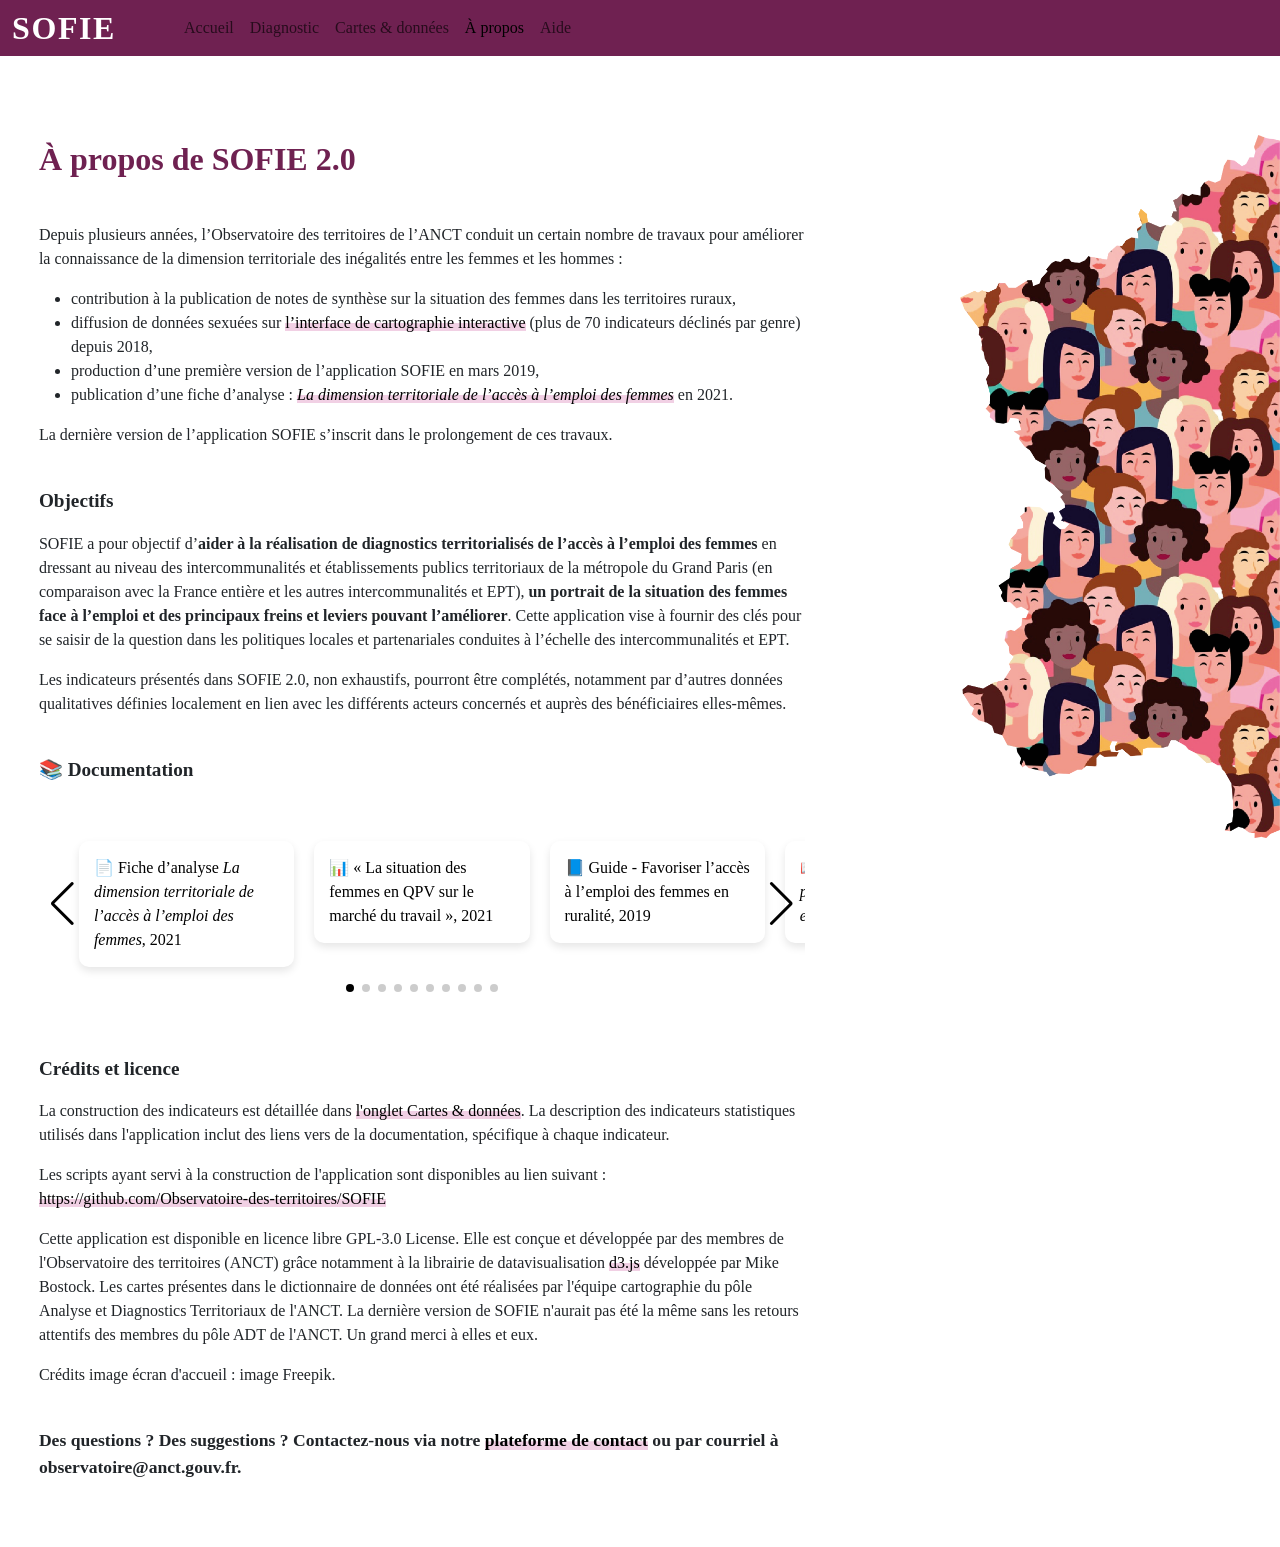
==== apropos.html @ 8c4599af "màj icone 3 test" ====
<!DOCTYPE html>
<meta charset="utf-8">

<html>
<head>
	<title>SOFIE</title>
	<link rel="stylesheet" href="app.css">
	<link href='https://fonts.googleapis.com/css?family=Bree Serif' rel='stylesheet'>
		<link rel="icon" href="img/favicon.ico" />
	
	<link href="https://cdn.jsdelivr.net/npm/bootstrap@5.0.0-beta2/dist/css/bootstrap.min.css" rel="stylesheet" integrity="sha384-BmbxuPwQa2lc/FVzBcNJ7UAyJxM6wuqIj61tLrc4wSX0szH/Ev+nYRRuWlolflfl" crossorigin="anonymous">
	<link rel="stylesheet" href="https://cdn.jsdelivr.net/npm/bootstrap-icons@1.4.0/font/bootstrap-icons.css">
	<script src="https://code.jquery.com/jquery-3.5.1.min.js"></script>
	<script src="https://cdn.jsdelivr.net/npm/bootstrap@5.0.0-beta1/dist/js/bootstrap.bundle.min.js" integrity="sha384-ygbV9kiqUc6oa4msXn9868pTtWMgiQaeYH7/t7LECLbyPA2x65Kgf80OJFdroafW" crossorigin="anonymous"></script>

</head>

<body>

<nav class="navbar fixed-top navbar-expand-lg">
  <div class="container-fluid">
	<a id="maintitle" href="index.html">SOFIE</span></a>
	<button class="navbar-toggler" type="button" data-bs-toggle="collapse" data-bs-target="#navbarSupportedContent" aria-controls="navbarSupportedContent" aria-expanded="false" aria-label="Toggle navigation">
	  <span class="navbar-toggler-icon"></span>
	</button>
	<div class="collapse navbar-collapse" id="navbarSupportedContent">
	  <ul class="navbar-nav me-auto mb-2 mb-lg-0">
        <li class="nav-item">
          <a class="nav-link" aria-current="page" href="index.html" title="Page d'accueil">Accueil</span></a>
        </li>
        <li class="nav-item">
		  <a class="nav-link" aria-current="page" href="visu.html" title="Diagnostic local">Diagnostic</span></a>
        </li>
		<li class="nav-item">
		  <a class="nav-link" aria-current="page" href="dico.html" title="Dictionnaire de données">Cartes & données</span></a>
        </li>
		<li class="nav-item">
		  <a class="nav-link active" aria-current="page" href="apropos.html" title="À propos">À propos</span></a>
        </li>
		<li class="nav-item">
		  <a class="nav-link" aria-current="page" href="help.html" title="Aide">Aide</span></a>
        </li>
	  </ul>
	  <!-- <form class="d-flex"> -->
		<!-- <input class="form-control me-2" type="search" placeholder="Autre EPCI" aria-label="Search"> -->
		<!-- <button class="btn btn-outline-success" type="submit">Chercher</button> -->
	  <!-- </form> -->
	</div>
  </div>
</nav>

<div class = "row" id = "apropos-bloc">
	<div class = "col-sm-9">
		<p id = "titre2">À propos de SOFIE 2.0</p>
		<br/>
		<p>Depuis plusieurs années, l’Observatoire des territoires de l’ANCT conduit un certain nombre de travaux pour améliorer la connaissance de la dimension territoriale des inégalités entre les femmes et les hommes :</p>
		<ul>
			<li>contribution à la publication de notes de synthèse sur la situation des femmes dans les territoires ruraux,</li>
			<li>diffusion de données sexuées sur <a target="_blank" class = "link" href = "https://www.observatoire-des-territoires.gouv.fr/outils/cartographie-interactive/#view=map36&c=indicator"><span class = "link-box">l’interface de cartographie interactive</span></a> (plus de 70 indicateurs déclinés par genre) depuis 2018, </li>
			<li>production d’une première version de l’application SOFIE en mars 2019,</li>
			<li>publication d’une fiche d’analyse : <a target="_blank" class = "link" href = "https://www.observatoire-des-territoires.gouv.fr/kiosque/2021-fiche-egalite-la-dimension-territoriale-de-lacces-lemploi-des-femmes"><span class = "link-box"><em>La dimension territoriale de l’accès à l’emploi des femmes</em></span></a> en 2021.</li>
		</ul>
		<p>La dernière version de l’application SOFIE s’inscrit dans le prolongement de ces travaux.</p>
		<br/>
		<p class = "apropos-subtitle">Objectifs<p>
		<p>SOFIE a pour objectif d’<strong>aider à la réalisation de diagnostics territorialisés de l’accès à l’emploi des femmes</strong> en dressant au niveau des intercommunalités et établissements publics territoriaux de la métropole du Grand Paris (en comparaison avec la France entière et les autres intercommunalités et EPT), <strong>un portrait de la situation des femmes face à l’emploi et des principaux freins et leviers pouvant l’améliorer</strong>. Cette application vise à fournir des clés pour se saisir de la question dans les politiques locales et partenariales conduites à l’échelle des intercommunalités et EPT.</p>
		<p>Les indicateurs présentés dans SOFIE 2.0, non exhaustifs, pourront être complétés, notamment par d’autres données qualitatives définies localement en lien avec les différents acteurs concernés et auprès des bénéficiaires elles-mêmes.</p>
		
		<head>
			<meta charset="UTF-8">
			<meta name="viewport" content="width=device-width, initial-scale=1.0">
			<title>Documentation - Carrousel</title>
			<link rel="stylesheet" href="https://cdn.jsdelivr.net/npm/swiper/swiper-bundle.min.css">
			<style>

		
				.swiper {
					width: 100%;
					max-width: 900px;
					margin: auto;
					padding: 40px; /* Ajoute du padding à gauche et à droite */
				}
		
				.swiper-slide {
					background: white;
					padding: 15px;
					border-radius: 10px;
					box-shadow: 0 4px 8px rgba(0,0,0,0.1);
					text-align: left;
				}
		
				.swiper-slide a {
					text-decoration: none;
					color: black;
					
				}
		
				.swiper-slide a:hover {
					color: black;
				}
		
				.swiper-button-prev, .swiper-button-next {
					color: black !important;
				}
				
										/* Décalage des flèches en utilisant padding */
				.swiper-button-prev {
					left: 10px; /* Légèrement à l’intérieur du padding */
				}

				.swiper-button-next {
					right: 10px; /* Légèrement à l’intérieur du padding */
				}
		
				.swiper-pagination-bullet-active {
					background: black !important;
				}
			</style>
		</head>
		<body>
		
		<br/>
		<p class="apropos-subtitle">📚 Documentation</p>
		
		<!-- Carrousel Swiper -->
		<div class="swiper">
			<div class="swiper-wrapper">
				<div class="swiper-slide">
					<a target="_blank" href="https://www.observatoire-des-territoires.gouv.fr/actualites/fiche-danalyse-10-dimension-territoriale-de-lacces-lemploi-des-femmes">
						📄 Fiche d’analyse <em>La dimension territoriale de l’accès à l’emploi des femmes</em>, 2021
					</a>
				</div>
				<div class="swiper-slide">
					<a target="_blank" href="https://www.observatoire-des-territoires.gouv.fr/kiosque/2021-egalite-06b-la-situation-des-femmes-residant-en-quartiers-prioritaires-de-la-politique">
						📊 « La situation des femmes en QPV sur le marché du travail », 2021
					</a>
				</div>
				<div class="swiper-slide">
					<a target="_blank" href="https://www.reseaurural.fr/sites/default/files/documents/fichiers/2019-03/2019_rrf_rapport_guide_emploi_des_femmes_territoires_ruraux_cget.pdf">
						📘 Guide - Favoriser l’accès à l’emploi des femmes en ruralité, 2019
					</a>
				</div>
				<div class="swiper-slide">
					<a target="_blank" href="https://m.centre-hubertine-auclert.fr/sites/default/files/fichiers/mep-guide-jaune-bleu-vf3.pdf">
						📖 Guide <em>Insertion professionnelle des femmes en QPV</em>, 2018
					</a>
				</div>
				<div class="swiper-slide">
					<a target="_blank" href="https://www.haut-conseil-egalite.gouv.fr/stereotypes-et-roles-sociaux/travaux-du-hce/article/rapport-egaliter-combattre">
						📑 Rapport EGALITER - Inégalités sexuées, sociales et territoriales, 2014
					</a>
				</div>
				<div class="swiper-slide">
					<a target="_blank" href="https://femmes.gouv.fr/wp-content/uploads/2013/12/20131209-rapport-emploi-femmes-Severine-Lemiere.pdf">
						📜 Rapport <em>L’accès à l’emploi des femmes</em>, 2013
					</a>
				</div>
				<div class="swiper-slide">
					<a target="_blank" href="https://www.centre-hubertine-auclert.fr/">
						🏛 Travaux du Centre Hubertine Auclert
					</a>
				</div>
				<div class="swiper-slide">
					<a target="_blank" href="https://www.egalite-femmes-hommes.gouv.fr/sites/efh/files/2023-03/Plan_interminist%C3%A9riel_pour_l%E2%80%99%C3%A9galit%C3%A9_entre_les_femmes_et_les_hommes_2023-2027_2.pdf">
						🏛 Plan interministériel pour l'égalité 2023-2027
					</a>
				</div>
				<div class="swiper-slide">
					<a target="_blank" href="https://dares.travail-emploi.gouv.fr/sites/default/files/7c0b731072830d6f4663376d66ae5746/Discrimination_embauche_femmes-hommes.pdf">
						📑 Rapport - La discrimination à l'embauche selon le sexe, 2022
					</a>
				</div>
				<div class="swiper-slide">
					<a target="_blank" href="https://www.insee.fr/fr/statistiques/6047805">
						📊 Femmes et hommes, l'égalité en question, Insee, 2022
					</a>
				</div>
			</div>
		
			<!-- Boutons de navigation -->
			<div class="swiper-button-prev"></div>
			<div class="swiper-button-next"></div>
			
			<!-- Pagination -->
			<div class="swiper-pagination"></div>
		</div>
		
		<!-- Script Swiper.js -->
		<script src="https://cdn.jsdelivr.net/npm/swiper/swiper-bundle.min.js"></script>
		<script>
			var swiper = new Swiper('.swiper', {
				slidesPerView: 1,
				spaceBetween: 20,
				loop: true,
				navigation: {
					nextEl: '.swiper-button-next',
					prevEl: '.swiper-button-prev',
				},
				pagination: {
					el: '.swiper-pagination',
					clickable: true,
				},
				autoplay: {
					delay: 5000, // 5 secondes entre chaque diapo
					disableOnInteraction: false,
				},
				breakpoints: {
					640: { slidesPerView: 2 },
					1024: { slidesPerView: 3 }
				}
			});
		</script>

		<br/>
		<br/>
		<p class = "apropos-subtitle">Crédits et licence<p>
		<p>La construction des indicateurs est détaillée dans <a target = "_blank" class = "link" href = "dico.html"><span class = "link-box">l'onglet Cartes & données</span></a>. La description des indicateurs statistiques utilisés dans l'application inclut des liens vers de la documentation, spécifique à chaque indicateur.</p>
		<p>Les scripts ayant servi à la construction de l'application sont disponibles au lien suivant : <a target="_blank" class = "link" href = "https://github.com/Observatoire-des-territoires/SOFIE"><span class = "link-box">https://github.com/Observatoire-des-territoires/SOFIE</span></a></p>
		<p>Cette application est disponible en licence libre GPL-3.0 License. Elle est conçue et développée par des membres de l'Observatoire des territoires (ANCT) grâce notamment à la librairie de datavisualisation <a target="_blank" class = "link" href = "https://d3js.org/"><span class = "link-box">d3.js</span></a> développée par Mike Bostock. Les cartes présentes dans le dictionnaire de données ont été réalisées par l'équipe cartographie du pôle Analyse et Diagnostics Territoriaux de l'ANCT. La dernière version de SOFIE n'aurait pas été la même sans les retours attentifs des membres du pôle ADT de l'ANCT. Un grand merci à elles et eux.</p>
		<p>Crédits image écran d'accueil : image Freepik.</p>
		<br/>
		<p style = "font-size : 1.1em ; font-weight : bold;">Des questions ? Des suggestions ? Contactez-nous via notre <a target="_blank" class = "link" href = "https://www.observatoire-des-territoires.gouv.fr/form/nous-contacter"><span class = "link-box">plateforme de contact</span></a> ou par courriel à observatoire@anct.gouv.fr.</p>
		<br/>
	</div>	


	<div class = "col-sm-3">
		<img id = "intro-frise-miroir" src = "img/intro-img-miroir.png"/>
	</div>

</div>	

</body>
---- app.css ----
/* GENERAL */
@import url('https://fntg.paris/api/fonts/marianne.css');
@import url('https://use.fontawesome.com/releases/v5.7.2/css/all.css');

body{
	font-family : 'Marianne', sans-serif;
}

.container{
	height : 100vh;
}


/* INTRO */
.btn-close#intro-close{
	background-color : white !important;
	color : yellow ;
	opacity : 1 ;
}

#intro-frise{
	height : auto;
	width : 100% ;
}

#intro-frise-miroir{
	height : auto;
	width : 25% ;
	position: absolute;
	right:0;
}


#logosrow{
	background-color : white ;
	padding : 1em ;
}

#form-diag{
	background-color : white ;
	padding : 1em ;
}

#maincont{
	background-color : white;
}

#logos{
	height : 15vh ;
	background-color : white ;
}

#logos img{
	margin-left : 2vw ;
	margin-top : 1em ;
	float : right ;
}

#intro-texte{
	margin-top : 5vh ;
	margin-left : 5vw ;
	text-align : left ;
	font-family:'Marianne' ;
	color : #404040 ;
}

.intro-obj{
	font-size : 1 em ;
	font-family:'Marianne' ;
}

#intro-btn{
	margin-top : 7vh ;
}

#introtitle{
	font-family:'Marianne' ;
	font-weight : bold ; 
	font-size : 5em !important ;
	line-height : 1em ;
	letter-spacing : 0.05em ;
	color : #6F2151 ;
}

#sub{
	font-style : italic ;
	font-family:'Marianne' ;
}

#maincont button:hover{
	background-color : #e8d5e1 !important;
	color : #6F2151 !important;
	font-family:'Marianne' ;
}

#maincont button{
	border-radius : 50px ;
	font-size : 1.2em ;
	font-family:'Marianne' ;
	background-color : #6F2151 !important;
	color : #f8f9f9  !important;
}

#maincont a {
	color : #6F2151 ;
	display : inline ;
	margin-right : 2vw ;
	font-family:'Marianne' ;
}

/* GENERAL VISU */
#c1, #c2, #c3, #c4{
	background-color : #f8f9f9 ;
	font-family:'Marianne' ;
}

#c2, #c3, #c4{
	display : none ;
	font-family:'Marianne' ;
	background-color : white ;
}

#nomEPCI, #nomEPCI2, #nomEPCI3{
	margin-top : 10vh ;
	height : 5vh ; 
	width : 100% ; 
	text-align : right ;
	font-size : 1.5em ; 
	font-family:'Marianne' ;
	font-weight : bold ;
	padding-right : 20px ;
	color : #808080 ;
}

.btn{
	border : 1px solid #f8f9f9 !important; 
	color : white !important; 
	font-family:'Marianne' ;
	background-color : #6F2151 !important;
	border-radius : 2 !important;
}

.btn:hover{
	background-color : #e8d5e1 !important;
	color : #6F2151 !important;
	font-family:'Marianne' ;
}

.link{
	text-decoration : none ; 
	color : black ; 
}

.link-box{
    box-shadow: inset 0 -0.5em 0 0 #F1D0E4;
}

.link-box:hover{
    background-color : #F1D0E4;
}

.link:hover{
	text-decoration : none ;
	color : black ;
}

/* *********************** */
/* BANDEAU DE TITRE */
.navbar{
	background-color : #6F2151 ;
}

#maintitle{
	font-family:'Marianne' ;
	font-weight : bold ; 
	font-size : 2em ;
	line-height : 0em ;
	letter-spacing: 0.05em;
	text-decoration: none;
	color : white ;
	padding-right : 60px ;
}

.nav-link{
	color : white ;
	font-family:'Marianne' ;
}

.nav-link:hover{
	color : #00CC99 ;
}

ul.navbar-nav > li .active { 
    color: #00CC99 ; 
}


.btn.btn-outline-success{
	border : 1px solid white ;
	color : white ;
}

.btn.btn-outline-success:hover{
	background-color : #00CC99 ;
}

/* *********************** */
/* RECHERCHE */
#visu-intro{
	font-size : 1.2em ;
	font-family:'Marianne' ;
}

#form{
	height : 100% ;
	background-color : white ;
}

#form form{
	width:50%; 
    margin:  auto;
}

.autocomplete {
  /*the container must be positioned relative:*/
  position: relative;
  display: inline-block;
}
input {
  border: 1px solid transparent;
  background-color: #f1f1f1;
  padding: 10px;
  font-size: 16px;
  font-family:'Marianne' ;
}
input[type=text] {
  background-color: #f1f1f1;
  width: 100%;
  border-radius : 0 ;
  height : auto ;
}
input[type=submit] {
  background-color: DodgerBlue;
  color: #fff;
}
.autocomplete-items {
  position: absolute;
  border: 1px solid #d4d4d4;
  border-bottom: none;
  border-top: none;
  z-index: 99;
  /*position the autocomplete items to be the same width as the container:*/
  top: 100%;
  left: 0;
  right: 0;
}
.autocomplete-items div {
  padding: 10px;
  cursor: pointer;
  background-color: #fff;
  border-bottom: 1px solid #d4d4d4;
}
.autocomplete-items div:hover {
  /*when hovering an item:*/
  background-color: #e9e9e9;
}
.autocomplete-active {
  /*when navigating through the items using the arrow keys:*/
  background-color: DodgerBlue !important;
  color: #ffffff;
}

.autoc-highlight{
	background-color :  #e8d5e1 ; 
	color : #6F2151;
	pointer-events: none;
}

#go{
	background-color : #6F2151;
	 border-radius : 5px ;
}

#go:hover{
	background-color : #e8d5e1 !important;
	color : #6F2151 !important;
}
/* *********************** */
/* CARTE */
#mapcontainer {
	height : 70vh ;
	margin-top : 2vh ;
	margin-bottom : 2vh ;
}

.info{
    padding: 6px 8px;
    font: 14px/16px 'Marianne', sans-serif;
    background: white;
    background: rgba(255,255,255,0.8);
    box-shadow: 0 0 15px rgba(0,0,0,0.2);
    border-radius: 5px;
}
.info h4{
    margin: 0 0 5px;
    color: #777;
}

.labels{
  border: none;
}

.leaflet-tooltip.labels{
	padding:1px;
	border: transparent;
	box-shadow: none;
}

.leaflet-tooltip-left.labels::before{
	border: none;
}
.leaflet-tooltip-right.labels::before{
  border: none;
}

/* *********************** */
/* GRAPHIQUES */
.form-check.form-switch{
	float : right ;
}

.form-check-input:checked{
	background-color: grey !important;
    border-color: grey !important;
}

svg text{
	font-size : 1.15em ;
	font-family:'Marianne' ;
}

div.tooltip{
  position: absolute;
  text-align: left;
  width: 150px;
  padding: 2px;
  font-size : 0.9em ;
  font-family:'Marianne' ;
  background: dimgrey;
  color : white ;
  border: 0px;
  border-radius: 2px;
  pointer-events: none;
}

.tick line{
  visibility:hidden;
}

.legende{
	width : 100% ;
	cursor : pointer ;
}

.btn#help-btn-1, .btn#help-btn-2{
	background-color : white !important;
}

.btn.help-btn-1:hover, .btn.help-btn-2:hover{
	background-color : white !important;
}

/* *********************** */
/* COMMENTAIRES */
#com1, #com2{
	padding-top : 3vh ;
	padding-left : 3vw ;
	padding-right : 3vw ;
}

#bloccom1, #bloccom2{
	height : 70vh ;
	overflow : scroll ;
	overflow-x: hidden;
}

.indcmax{
	color : #92576F ; 
	font-weight : bold ;
	font-family:'Marianne' ;
}

h4{
	font-family:'Marianne' ;
	font-size : 1.2em !important ;
}

/* *********************** */
/* DICTIONNAIRE, A PROPOS, AIDE */
#bloctitre2, #apropos-bloc, #help-bloc{
	margin-top : 15vh ;
	margin-left : 2.1vw ;
	margin-bottom: 3vh;
	margin-right : 200px;
	font-family:'Marianne' ;
}
#titre2{
	font-family:'Marianne' ;
	font-weight : bold ; 
	font-size : 2em ;
	color : #6F2151;
}

#navindic{
	margin-left : 3vw ;
}

element.style {
	font-family:'Marianne' ;
}
.accordion-flush .accordion-item:first-of-type .accordion-button {
    border-top-width: 0;
    border-top-left-radius: 0;
    border-top-right-radius: 0;
}
.accordion-item:first-of-type .accordion-button {
    border-top-left-radius: .25rem;
    border-top-right-radius: .25rem;
}
button:focus:not(:focus-visible) {
    outline: 0;
}
.accordion-flush .accordion-button {
    border-right: 0;
    border-left: 0;
    border-radius: 0;   
	border-top: 1px solid white;
	border-bottom: 1px solid white;
	background-color: #8e4d77 !important;
    color:  white !important;
    outline: none !important;
	font-family:'Marianne' ;
	font-size: 15px;
}
.accordion-button:focus {
    z-index: 3;
    border-top: 1px solid white !important;
	border-bottom: 1px solid white !important;
    outline: 0;
    box-shadow: none!important;
	font-family:'Marianne' ;
	font-size: 15px;
}
.accordion-button:hover {
    z-index: 2;
	font-family:'Marianne' ;
	
}
.accordion-button:not(.collapsed) {
    color: #0c63e4;
    background-color: #e7f1ff;
	font-family:'Marianne' ;
	
}

[type=button]:not(:disabled), [type=reset]:not(:disabled), [type=submit]:not(:disabled), button:not(:disabled) {
    cursor: pointer;
}

.accordion-body:hover{
	background-color :  #FAEFF6 ;
	cursor : pointer ;
	font-family:'Marianne' ;
	font-size: 14px;
}

.accordion-body.active{
	background-color : #FAEFF6 ;
	font-family:'Marianne' ;
	font-size: 14px;
}

.accordion-button::after{
	background-image : none!important;
	font-family:'Marianne' ;
	
}

.accordion-body:not(.collapsed) {
	font-family:'Marianne' ;
	font-size: 14px;
}

#dico-illus img{
	width : 100% ;
}

.dico-libindic, .apropos-subtitle{
	font-size : 1.2em ;
	font-weight : bold ;
}

.dico-sourcindic{
	font-size : 0.9em ; 
	font-style : italic ;
	color : #808080 ;
	line-height : 0 ;
	margin-bottom : 5vh;
}


#dico-texte{
	font-family:'Marianne' ;
	font-size: 14px;
	margin-left: 25px;
	margin-right:25px;
}
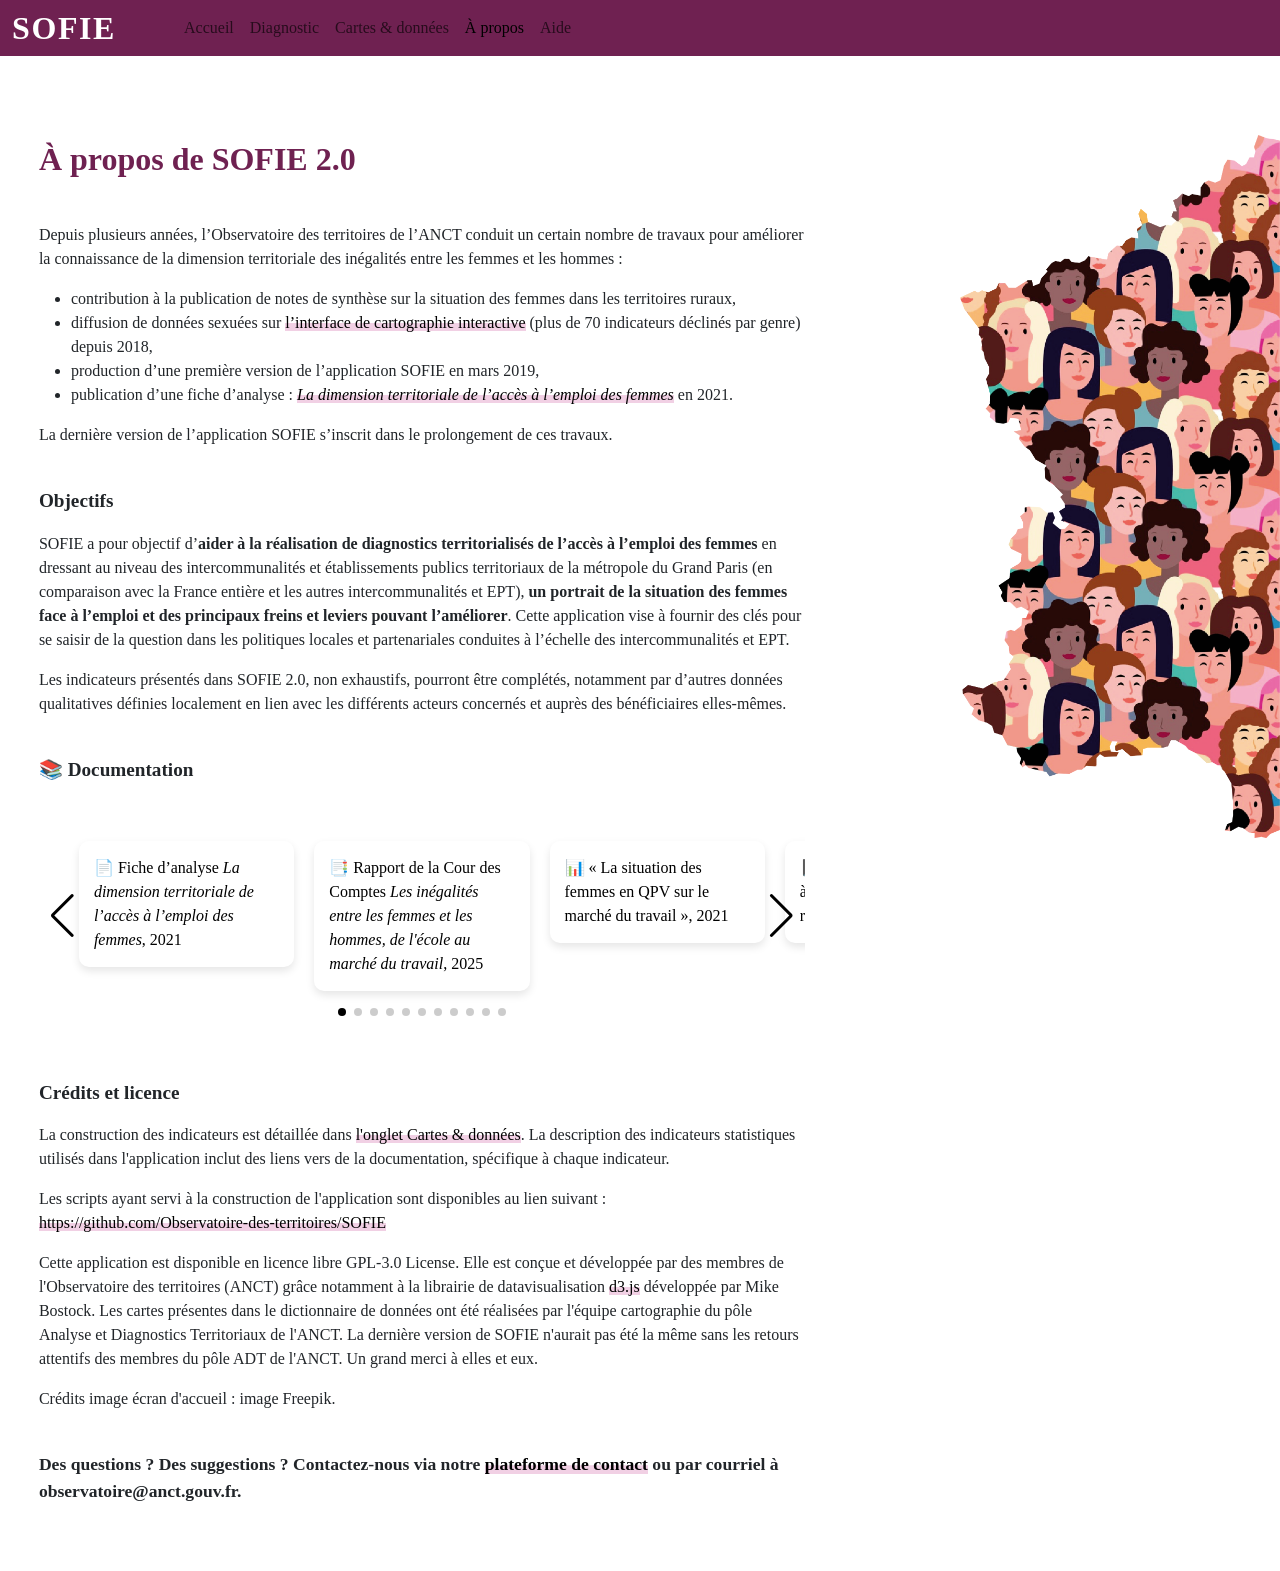
==== commit 058c8e67: "ajout biblio" ====
--- a/apropos.html
+++ b/apropos.html
@@ -130,6 +130,12 @@
 						📄 Fiche d’analyse <em>La dimension territoriale de l’accès à l’emploi des femmes</em>, 2021
 					</a>
 				</div>
+				<div class="swiper-slide">
+					<a target="_blank" href="https://www.ccomptes.fr/sites/default/files/2025-01/20250121-Les-in%C3%A9galit%C3%A9s-entre-les-femmes-et-les-hommes-de-lecole-au-marche-du-travail.pdf">
+						📑 Rapport de la Cour des Comptes <em>Les inégalités entre les femmes et les hommes, de l'école au marché du travail</em>, 2025
+					</a>
+				</div>
+				
 				<div class="swiper-slide">
 					<a target="_blank" href="https://www.observatoire-des-territoires.gouv.fr/kiosque/2021-egalite-06b-la-situation-des-femmes-residant-en-quartiers-prioritaires-de-la-politique">
 						📊 « La situation des femmes en QPV sur le marché du travail », 2021
--- a/app.css
+++ b/app.css
@@ -121,7 +121,6 @@
 }
 
 #nomEPCI, #nomEPCI2, #nomEPCI3{
-	margin-top : 10vh ;
 	height : 5vh ; 
 	width : 100% ; 
 	text-align : right ;
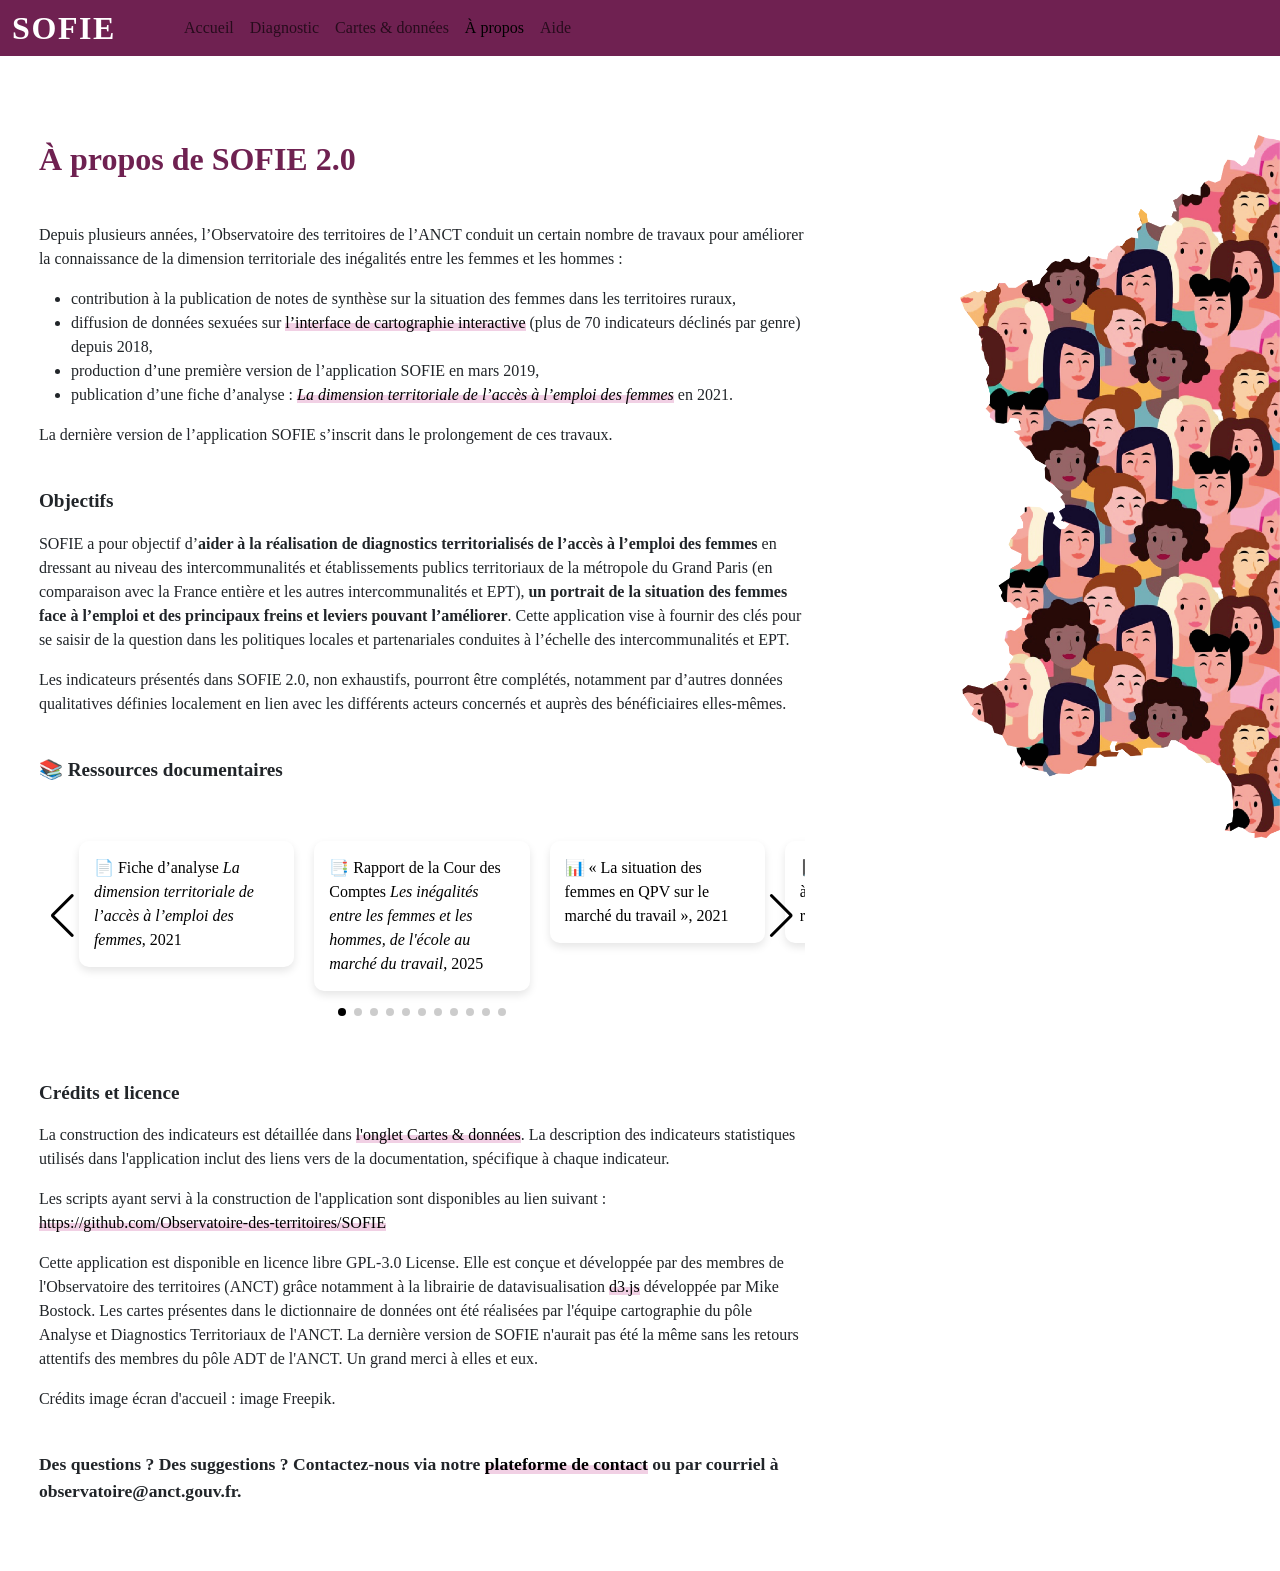
==== commit 2ea63d8a: "modifs SLG 1" ====
--- a/apropos.html
+++ b/apropos.html
@@ -120,7 +120,7 @@
 		<body>
 		
 		<br/>
-		<p class="apropos-subtitle">📚 Documentation</p>
+		<p class="apropos-subtitle">📚 Ressources documentaires</p>
 		
 		<!-- Carrousel Swiper -->
 		<div class="swiper">
@@ -221,7 +221,7 @@
 		<br/>
 		<p class = "apropos-subtitle">Crédits et licence<p>
 		<p>La construction des indicateurs est détaillée dans <a target = "_blank" class = "link" href = "dico.html"><span class = "link-box">l'onglet Cartes & données</span></a>. La description des indicateurs statistiques utilisés dans l'application inclut des liens vers de la documentation, spécifique à chaque indicateur.</p>
-		<p>Les scripts ayant servi à la construction de l'application sont disponibles au lien suivant : <a target="_blank" class = "link" href = "https://github.com/Observatoire-des-territoires/SOFIE"><span class = "link-box">https://github.com/Observatoire-des-territoires/SOFIE</span></a></p>
+		<p>Les scripts ayant servi à la construction de l'application sont disponibles au lien suivant : <br><a target="_blank" class = "link" href = "https://github.com/Observatoire-des-territoires/SOFIE"><span class = "link-box">https://github.com/Observatoire-des-territoires/SOFIE</span></a></p>
 		<p>Cette application est disponible en licence libre GPL-3.0 License. Elle est conçue et développée par des membres de l'Observatoire des territoires (ANCT) grâce notamment à la librairie de datavisualisation <a target="_blank" class = "link" href = "https://d3js.org/"><span class = "link-box">d3.js</span></a> développée par Mike Bostock. Les cartes présentes dans le dictionnaire de données ont été réalisées par l'équipe cartographie du pôle Analyse et Diagnostics Territoriaux de l'ANCT. La dernière version de SOFIE n'aurait pas été la même sans les retours attentifs des membres du pôle ADT de l'ANCT. Un grand merci à elles et eux.</p>
 		<p>Crédits image écran d'accueil : image Freepik.</p>
 		<br/>
--- a/app.css
+++ b/app.css
@@ -513,5 +513,8 @@
 	font-size: 14px;
 	margin-left: 25px;
 	margin-right:25px;
-}
-
+	word-wrap: break-word; /* Permet de casser les longues chaînes de caractères */
+    overflow-wrap: break-word; /* Alternative moderne */
+    white-space: normal; /* Assure un retour à la ligne normal */
+}
+
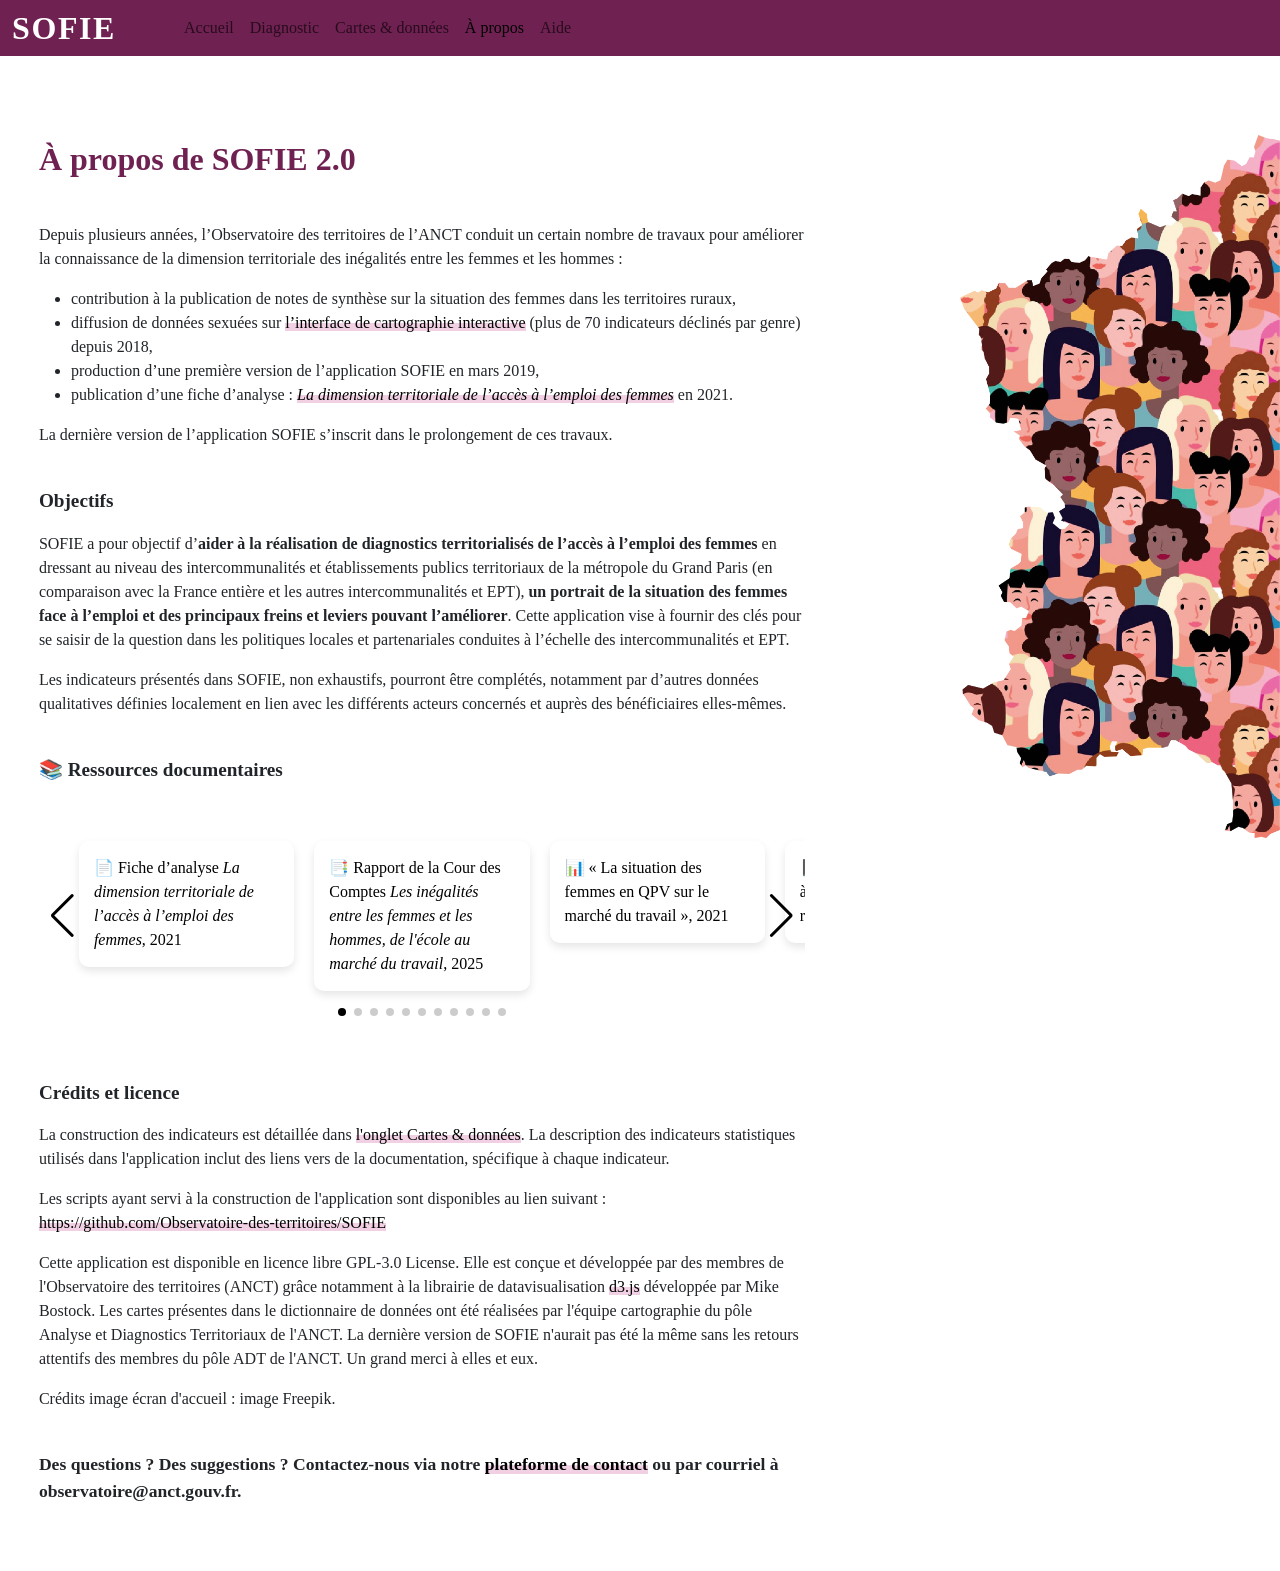
==== commit e76e6a62: "texte apropos" ====
--- a/apropos.html
+++ b/apropos.html
@@ -64,7 +64,7 @@
 		<br/>
 		<p class = "apropos-subtitle">Objectifs<p>
 		<p>SOFIE a pour objectif d’<strong>aider à la réalisation de diagnostics territorialisés de l’accès à l’emploi des femmes</strong> en dressant au niveau des intercommunalités et établissements publics territoriaux de la métropole du Grand Paris (en comparaison avec la France entière et les autres intercommunalités et EPT), <strong>un portrait de la situation des femmes face à l’emploi et des principaux freins et leviers pouvant l’améliorer</strong>. Cette application vise à fournir des clés pour se saisir de la question dans les politiques locales et partenariales conduites à l’échelle des intercommunalités et EPT.</p>
-		<p>Les indicateurs présentés dans SOFIE 2.0, non exhaustifs, pourront être complétés, notamment par d’autres données qualitatives définies localement en lien avec les différents acteurs concernés et auprès des bénéficiaires elles-mêmes.</p>
+		<p>Les indicateurs présentés dans SOFIE, non exhaustifs, pourront être complétés, notamment par d’autres données qualitatives définies localement en lien avec les différents acteurs concernés et auprès des bénéficiaires elles-mêmes.</p>
 		
 		<head>
 			<meta charset="UTF-8">
--- a/app.css
+++ b/app.css
@@ -518,3 +518,18 @@
     white-space: normal; /* Assure un retour à la ligne normal */
 }
 
+table {
+	width: 100%;
+	margin: 20px 0;
+	border: 1px solid black;
+	border-spacing: 0;
+}
+th, td {
+	border: 1px solid black;
+	padding: 3px;
+	text-align: left;
+}
+th {
+	background-color: #e8dbe3;
+	border: 1px solid black;
+}
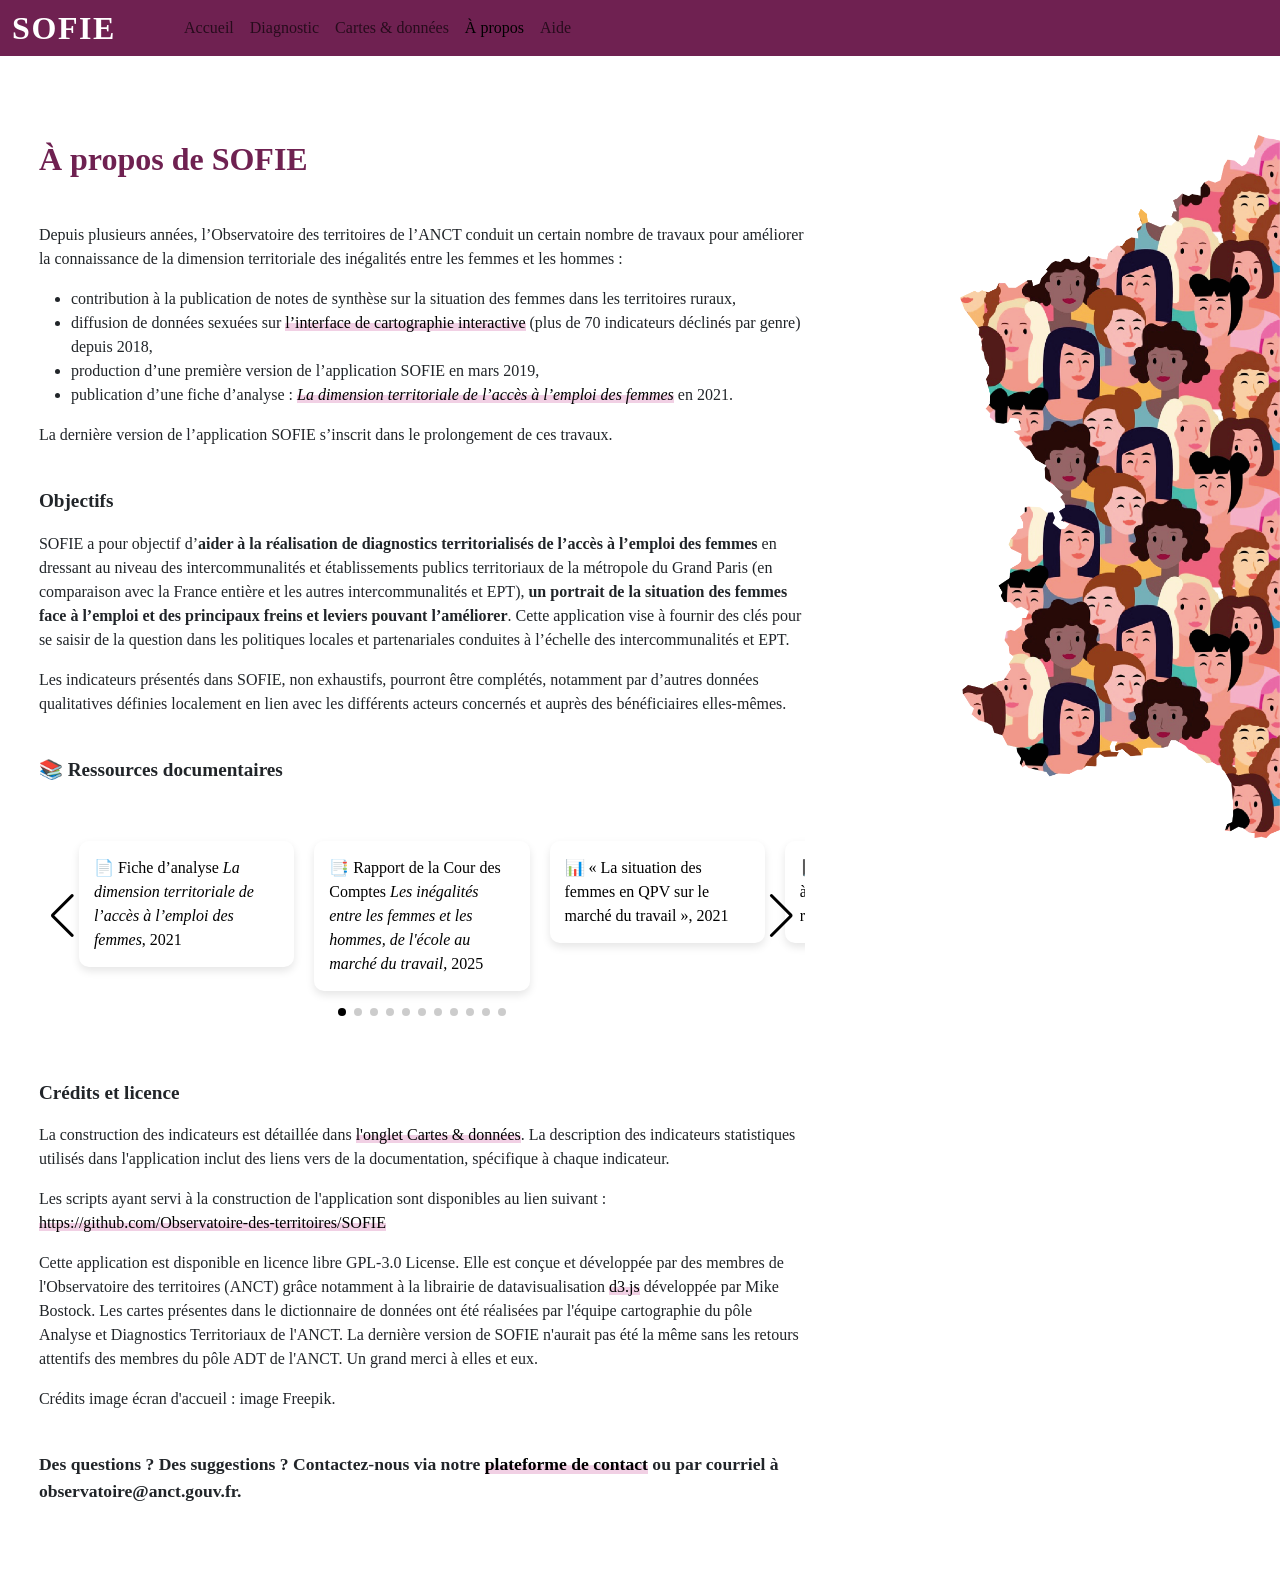
==== commit 67178e63: "texte apropos 2" ====
--- a/apropos.html
+++ b/apropos.html
@@ -51,7 +51,7 @@
 
 <div class = "row" id = "apropos-bloc">
 	<div class = "col-sm-9">
-		<p id = "titre2">À propos de SOFIE 2.0</p>
+		<p id = "titre2">À propos de SOFIE</p>
 		<br/>
 		<p>Depuis plusieurs années, l’Observatoire des territoires de l’ANCT conduit un certain nombre de travaux pour améliorer la connaissance de la dimension territoriale des inégalités entre les femmes et les hommes :</p>
 		<ul>
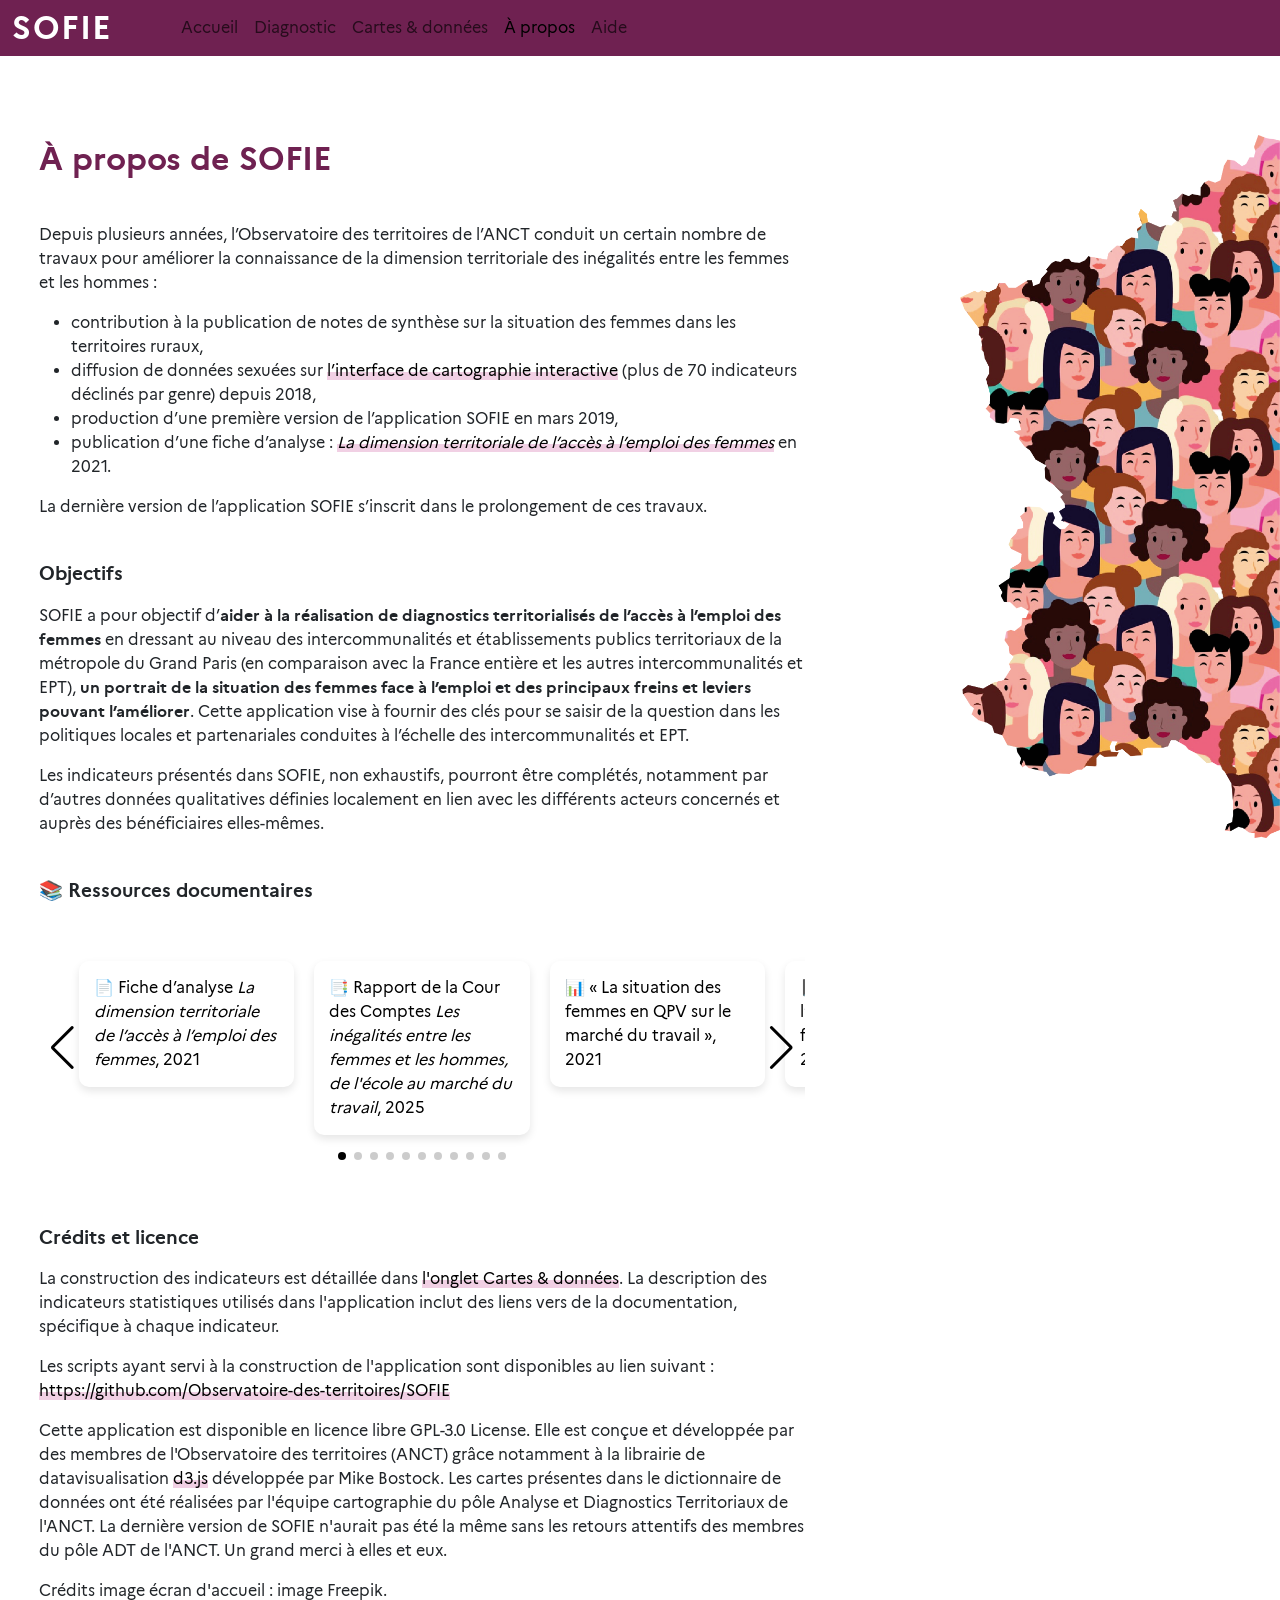
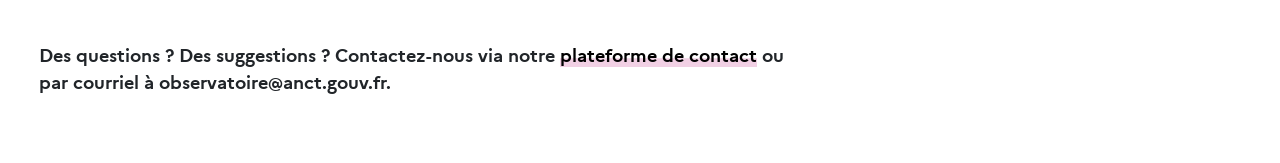
==== commit 58151418: "Update apropos.html mise à jour 1 carrousel" ====
--- a/apropos.html
+++ b/apropos.html
@@ -12,7 +12,7 @@
 	<link rel="stylesheet" href="https://cdn.jsdelivr.net/npm/bootstrap-icons@1.4.0/font/bootstrap-icons.css">
 	<script src="https://code.jquery.com/jquery-3.5.1.min.js"></script>
 	<script src="https://cdn.jsdelivr.net/npm/bootstrap@5.0.0-beta1/dist/js/bootstrap.bundle.min.js" integrity="sha384-ygbV9kiqUc6oa4msXn9868pTtWMgiQaeYH7/t7LECLbyPA2x65Kgf80OJFdroafW" crossorigin="anonymous"></script>
-
+	
 </head>
 
 <body>
@@ -126,7 +126,7 @@
 		<div class="swiper">
 			<div class="swiper-wrapper">
 				<div class="swiper-slide">
-					<a target="_blank" href="https://www.observatoire-des-territoires.gouv.fr/actualites/fiche-danalyse-10-dimension-territoriale-de-lacces-lemploi-des-femmes">
+					<a target="_blank" href="https://www.observatoire-des-territoires.gouv.fr/kiosque/2021-fiche-egalite-la-dimension-territoriale-de-lacces-lemploi-des-femmes">
 						📄 Fiche d’analyse <em>La dimension territoriale de l’accès à l’emploi des femmes</em>, 2021
 					</a>
 				</div>
@@ -236,4 +236,4 @@
 
 </div>	
 
-</body>+</body>
--- a/app.css
+++ b/app.css
@@ -1,10 +1,123 @@
 /* GENERAL */
-@import url('https://fntg.paris/api/fonts/marianne.css');
+
 @import url('https://use.fontawesome.com/releases/v5.7.2/css/all.css');
 
-body{
-	font-family : 'Marianne', sans-serif;
-}
+@font-face {
+    font-family: 'Marianne';
+    src: local('Marianne Regular'), 
+         url('fonts/Marianne-Regular.woff2') format('woff2'),
+         url('fonts/Marianne-Regular.woff') format('woff');
+    font-weight: 400;
+    font-style: normal;
+}
+
+@font-face {
+    font-family: 'Marianne';
+    src: local('Marianne Bold'), 
+         url('fonts/Marianne-Bold.woff2') format('woff2'),
+         url('fonts/Marianne-Bold.woff') format('woff');
+    font-weight: 700;
+    font-style: normal;
+}
+
+@font-face {
+    font-family: 'Marianne';
+    src: local('Marianne ExtraBold'), 
+         url('fonts/Marianne-ExtraBold.woff2') format('woff2'),
+         url('fonts/Marianne-ExtraBold.woff') format('woff');
+    font-weight: 800;
+    font-style: normal;
+}
+
+
+
+
+/* Mobile */
+@media (max-width: 768px) {
+    .container {
+        height: auto; /* Ajuster la hauteur de la container */
+    }
+
+    #introtitle {
+        font-size: 2.5em; /* Réduire la taille de la police pour les petits écrans */
+        margin-left: 2vw;
+    }
+
+    #intro-texte {
+        margin-left: 2vw; /* Ajuster la marge */
+        margin-top: 3vh; /* Ajuster la marge du haut */
+    }
+
+    #logos {
+        height: auto; /* Ajuster la taille des logos */
+    }
+
+    #logos img {
+		width: 100%; /* Utiliser la largeur totale de l'écran */
+		height: auto; /* Garder les proportions */
+		margin-left: 0;
+		float: none;
+	}
+	
+
+    .navbar {
+        padding: 0.5em; /* Réduire le padding de la navbar */
+    }
+
+    #maintitle {
+        font-size: 1.5em; /* Réduire la taille du titre */
+        padding-right: 0;
+    }
+
+    /* Ajustement des boutons */
+    #maincont button {
+        font-size: 1em;
+        padding: 10px 20px;
+        width: 100%; /* Boutons plus larges sur mobile */
+    }
+
+    /* Ajustement de la carte */
+    #mapcontainer {
+        height: 50vh;
+    }
+}
+
+/* Très petit écran (comme les téléphones en portrait) */
+@media (max-width: 480px) {
+    #introtitle {
+        font-size: 2em; /* Encore plus petit sur les très petits écrans */
+    }
+
+    #intro-texte {
+        font-size: 0.9em; /* Réduire la taille du texte */
+    }
+
+    #form form {
+        width: 100%; /* Formulaire prenant toute la largeur */
+    }
+}
+
+
+
+
+
+
+
+
+
+body {
+    font-family: 'Marianne', Arial, sans-serif;
+    font-weight: 400;
+}
+
+strong, b, h1, h2, h3 {
+    font-weight: 700;
+}
+
+.important {
+    font-weight: 800;
+}
+
 
 .container{
 	height : 100vh;
